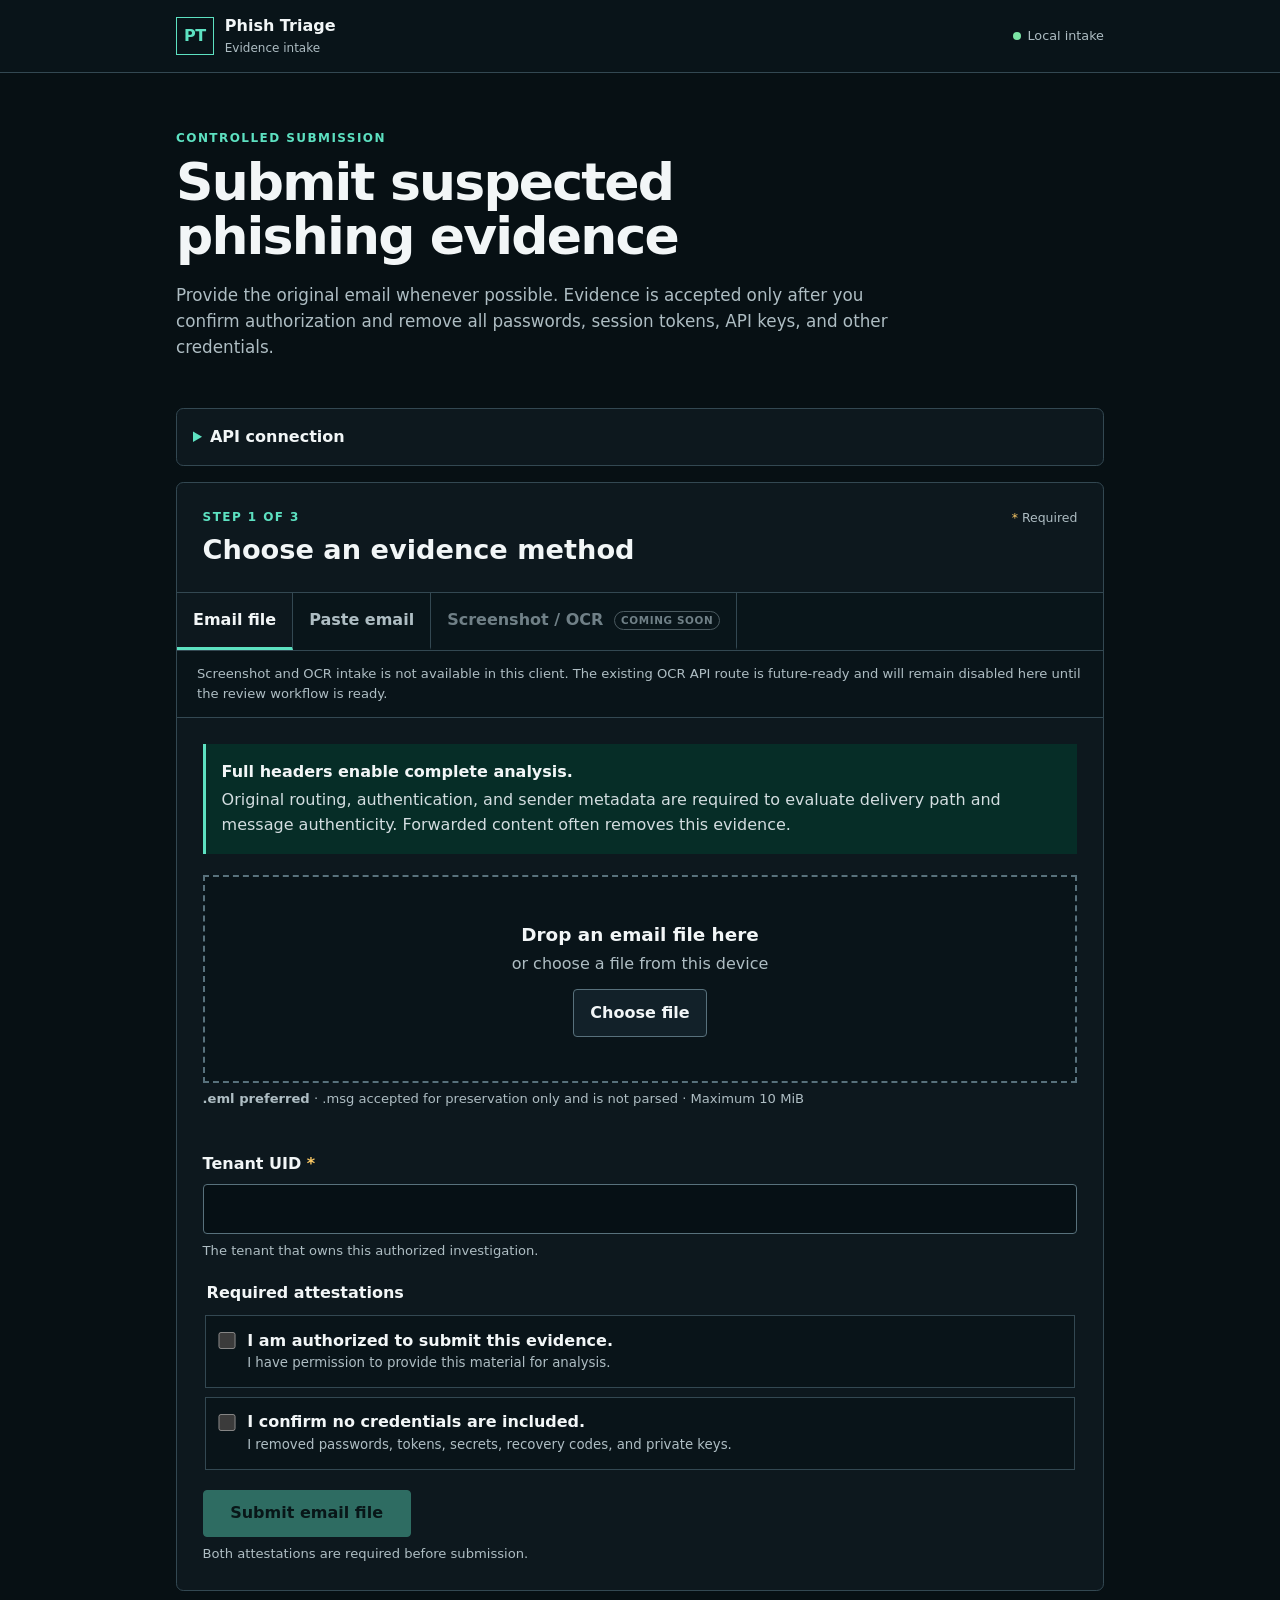
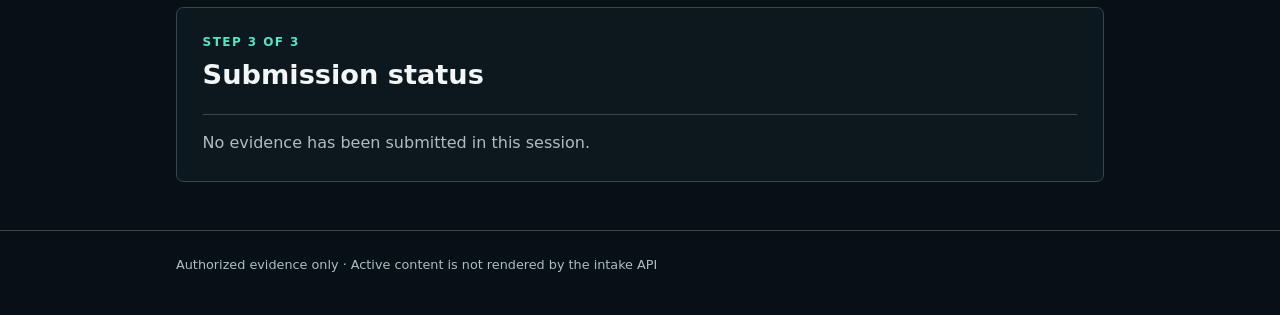
==== phish-triage-engine/frontend/index.html @ 31a6662d "add gated email evidence intake frontend" ====
<!doctype html>
<html lang="en">
<head>
  <meta charset="utf-8">
  <meta name="viewport" content="width=device-width, initial-scale=1">
  <meta name="color-scheme" content="dark">
  <meta name="description" content="Authorized phishing evidence intake for security operations.">
  <title>Phish Triage — Evidence Intake</title>
  <link rel="icon" href="favicon.svg" type="image/svg+xml">
  <link rel="stylesheet" href="css/style.css">
  <script src="js/main.js" defer></script>
</head>
<body>
  <a class="skip-link" href="#intake">Skip to evidence intake</a>
  <header class="site-header">
    <div class="shell header-inner">
      <a class="brand" href="#" aria-label="Phish Triage home">
        <span class="brand-mark" aria-hidden="true">PT</span>
        <span><strong>Phish Triage</strong><small>Evidence intake</small></span>
      </a>
      <span class="environment"><span aria-hidden="true"></span>Local intake</span>
    </div>
  </header>

  <main id="intake" class="shell">
    <section class="intro" aria-labelledby="page-title">
      <p class="eyebrow">Controlled submission</p>
      <h1 id="page-title">Submit suspected phishing evidence</h1>
      <p>Provide the original email whenever possible. Evidence is accepted only after you confirm authorization and remove all passwords, session tokens, API keys, and other credentials.</p>
    </section>

    <details class="api-settings">
      <summary>API connection</summary>
      <div class="settings-body">
        <label for="api-base">API base URL</label>
        <div class="inline-control">
          <input id="api-base" name="api_base" type="url" value="http://127.0.0.1:8000" inputmode="url" spellcheck="false" aria-describedby="api-help">
          <button id="save-api-base" class="button secondary" type="button">Use address</button>
        </div>
        <p id="api-help" class="help">Defaults to the local API on port 8000. The address is saved only in this browser.</p>
        <p id="api-status" class="field-status" role="status" aria-live="polite"></p>
      </div>
    </details>

    <section class="intake-card" aria-labelledby="method-title">
      <div class="section-heading">
        <div>
          <p class="step">Step 1 of 3</p>
          <h2 id="method-title">Choose an evidence method</h2>
        </div>
        <span class="required-note"><span aria-hidden="true">*</span> Required</span>
      </div>

      <div class="tabs" role="tablist" aria-label="Evidence method">
        <button id="tab-upload" class="tab" type="button" role="tab" aria-selected="true" aria-controls="panel-upload">Email file</button>
        <button id="tab-paste" class="tab" type="button" role="tab" aria-selected="false" aria-controls="panel-paste" tabindex="-1">Paste email</button>
        <button id="tab-screenshot" class="tab" type="button" role="tab" aria-selected="false" aria-controls="panel-screenshot" tabindex="-1" disabled aria-disabled="true">Screenshot / OCR <span>Coming soon</span></button>
      </div>
      <p class="future-note">Screenshot and OCR intake is not available in this client. The existing OCR API route is future-ready and will remain disabled here until the review workflow is ready.</p>

      <section id="panel-upload" class="tab-panel" role="tabpanel" aria-labelledby="tab-upload">
        <div class="guidance important">
          <strong>Full headers enable complete analysis.</strong>
          <p>Original routing, authentication, and sender metadata are required to evaluate delivery path and message authenticity. Forwarded content often removes this evidence.</p>
        </div>

        <form id="upload-form" class="intake-form" action="http://127.0.0.1:8000/v1/intake/email/upload" method="post" enctype="multipart/form-data">
          <label id="drop-zone" class="drop-zone" for="email-file">
            <span class="drop-title">Drop an email file here</span>
            <span class="drop-copy">or choose a file from this device</span>
            <span class="button secondary" aria-hidden="true">Choose file</span>
            <input id="email-file" name="file" type="file" accept=".eml,.msg,message/rfc822,application/vnd.ms-outlook" required aria-describedby="file-help file-feedback">
          </label>
          <p id="file-help" class="help"><strong>.eml preferred</strong> · .msg accepted for preservation only and is not parsed · Maximum 10 MiB</p>
          <p id="file-feedback" class="field-status" role="status" aria-live="polite"></p>

          <div class="shared-fields">
            <div class="field">
              <label for="upload-tenant">Tenant UID <span aria-hidden="true">*</span></label>
              <input id="upload-tenant" name="tenant_uid" type="text" maxlength="255" autocomplete="organization" required aria-describedby="upload-tenant-help">
              <p id="upload-tenant-help" class="help">The tenant that owns this authorized investigation.</p>
            </div>
            <fieldset class="attestations">
              <legend>Required attestations</legend>
              <label class="check-row"><input name="authorization_attested" type="checkbox" value="true" required><span><strong>I am authorized to submit this evidence.</strong><small>I have permission to provide this material for analysis.</small></span></label>
              <label class="check-row"><input name="no_credentials_acknowledged" type="checkbox" value="true" required><span><strong>I confirm no credentials are included.</strong><small>I removed passwords, tokens, secrets, recovery codes, and private keys.</small></span></label>
            </fieldset>
          </div>
          <button class="button primary submit-button" type="submit">Submit email file</button>
          <p class="gate-note">Both attestations are required before submission.</p>
        </form>
      </section>

      <section id="panel-paste" class="tab-panel" role="tabpanel" aria-labelledby="tab-paste" hidden>
        <div class="guidance warning">
          <strong>Copy/paste is a lower-fidelity fallback.</strong>
          <p>Formatting and transport metadata may be lost. Use full raw headers plus body when available; a forwarded body cannot support complete authentication or routing analysis.</p>
        </div>
        <form id="paste-form" class="intake-form" action="http://127.0.0.1:8000/v1/intake/email/paste" method="post">
          <noscript><p class="noscript-note">JavaScript is required for JSON paste submission. Email file upload remains available without JavaScript.</p></noscript>
          <div class="field">
            <label for="paste-tenant">Tenant UID <span aria-hidden="true">*</span></label>
            <input id="paste-tenant" name="tenant_uid" type="text" maxlength="255" autocomplete="organization" required>
          </div>
          <fieldset class="mode-choice">
            <legend>What are you pasting? <span aria-hidden="true">*</span></legend>
            <label><input type="radio" name="mode" value="headers_body" checked><span><strong>Full headers + body</strong><small>Best available paste fidelity</small></span></label>
            <label><input type="radio" name="mode" value="forwarded_body"><span><strong>Forwarded body only</strong><small>Low fidelity; conclusions will be limited</small></span></label>
          </fieldset>
          <div id="headers-field" class="field">
            <label for="raw-headers">Raw email headers <span aria-hidden="true">*</span></label>
            <textarea id="raw-headers" name="raw_headers" rows="9" required spellcheck="false" aria-describedby="headers-help"></textarea>
            <p id="headers-help" class="help">Include the complete, unedited header block. Full headers are needed for complete analysis.</p>
          </div>
          <div class="field">
            <label for="email-body">Email body <span aria-hidden="true">*</span></label>
            <textarea id="email-body" name="body" rows="12" required aria-describedby="body-help"></textarea>
            <p id="body-help" class="help">Do not include passwords, tokens, secrets, recovery codes, or private keys. Combined limit: 10 MiB.</p>
          </div>
          <fieldset class="attestations">
            <legend>Required attestations</legend>
            <label class="check-row"><input name="authorization_attested" type="checkbox" value="true" required><span><strong>I am authorized to submit this evidence.</strong><small>I have permission to provide this material for analysis.</small></span></label>
            <label class="check-row"><input name="no_credentials_acknowledged" type="checkbox" value="true" required><span><strong>I confirm no credentials are included.</strong><small>I removed passwords, tokens, secrets, recovery codes, and private keys.</small></span></label>
          </fieldset>
          <button class="button primary submit-button" type="submit">Submit pasted email</button>
          <p class="gate-note">Both attestations are required before submission.</p>
        </form>
      </section>

      <section id="panel-screenshot" class="tab-panel unavailable" role="tabpanel" aria-labelledby="tab-screenshot" hidden>
        <p class="status-label">Coming soon</p>
        <h3>Screenshot and OCR intake</h3>
        <p>The API already includes future-ready OCR and screenshot routes, with a 15 MiB screenshot limit. This client keeps them disabled until the review workflow is ready; no screenshot or OCR submission is available here.</p>
      </section>
    </section>

    <section class="result-card" aria-labelledby="result-title">
      <p class="step">Step 3 of 3</p>
      <h2 id="result-title">Submission status</h2>
      <div id="result" class="result-content" role="status" aria-live="polite" aria-atomic="true">
        <p>No evidence has been submitted in this session.</p>
      </div>
    </section>
  </main>

  <footer class="site-footer"><div class="shell">Authorized evidence only · Active content is not rendered by the intake API</div></footer>
</body>
</html>
---- phish-triage-engine/frontend/css/style.css ----
:root {
  color-scheme: dark;
  --bg: #071014;
  --surface: #0d181e;
  --surface-raised: #122129;
  --border: #334852;
  --border-strong: #58717c;
  --text: #f2f6f7;
  --muted: #aebdc3;
  --accent: #5de1c1;
  --accent-dark: #062d27;
  --warning: #ffcc66;
  --danger: #ff8585;
  --success: #7be5a5;
  --focus: #9be9ff;
  --radius: .45rem;
  --max: 58rem;
  font-family: Inter, ui-sans-serif, system-ui, -apple-system, BlinkMacSystemFont, "Segoe UI", sans-serif;
}

* { box-sizing: border-box; }
html { scroll-behavior: smooth; }
body { margin: 0; background: var(--bg); color: var(--text); line-height: 1.55; }
button, input, textarea { font: inherit; }
button, summary, label { -webkit-tap-highlight-color: transparent; }
.shell { width: min(100% - 2rem, var(--max)); margin-inline: auto; }
.skip-link { position: fixed; z-index: 20; top: .5rem; left: .5rem; padding: .65rem 1rem; background: var(--focus); color: #061014; transform: translateY(-150%); }
.skip-link:focus { transform: none; }

.site-header { border-bottom: 1px solid var(--border); background: #091419; }
.header-inner { min-height: 4.5rem; display: flex; align-items: center; justify-content: space-between; gap: 1rem; }
.brand { display: flex; align-items: center; gap: .7rem; color: var(--text); text-decoration: none; }
.brand-mark { display: grid; place-items: center; width: 2.35rem; height: 2.35rem; border: 1px solid var(--accent); color: var(--accent); font-weight: 800; letter-spacing: -.04em; }
.brand strong, .brand small { display: block; }
.brand small { color: var(--muted); font-size: .75rem; }
.environment { color: var(--muted); font-size: .8rem; white-space: nowrap; }
.environment span { display: inline-block; width: .5rem; height: .5rem; border-radius: 50%; background: var(--success); margin-right: .4rem; }

.intro { padding: 3.5rem 0 2rem; max-width: 46rem; }
.eyebrow, .step, .status-label { margin: 0 0 .45rem; color: var(--accent); text-transform: uppercase; letter-spacing: .12em; font-size: .75rem; font-weight: 800; }
h1, h2, h3, p { margin-top: 0; }
h1 { font-size: clamp(2rem, 6vw, 3.25rem); line-height: 1.05; letter-spacing: -.035em; margin-bottom: 1.1rem; }
h2 { font-size: clamp(1.3rem, 4vw, 1.7rem); line-height: 1.2; }
.intro > p:last-child { color: var(--muted); font-size: 1.05rem; }

.api-settings, .intake-card, .result-card { border: 1px solid var(--border); background: var(--surface); border-radius: var(--radius); }
.api-settings { margin-bottom: 1rem; }
.api-settings summary { cursor: pointer; padding: .95rem 1rem; font-weight: 700; }
.api-settings summary::marker { color: var(--accent); }
.settings-body { border-top: 1px solid var(--border); padding: 1rem; }
.settings-body > label, .field > label { display: block; margin-bottom: .4rem; font-weight: 700; }
.inline-control { display: flex; flex-direction: column; gap: .65rem; }

.intake-card { overflow: hidden; }
.section-heading { padding: 1.25rem; display: flex; align-items: start; justify-content: space-between; gap: 1rem; }
.section-heading h2 { margin-bottom: 0; }
.required-note { color: var(--muted); font-size: .78rem; white-space: nowrap; }
.required-note span, label > span[aria-hidden="true"] { color: var(--warning); }
.tabs { display: flex; overflow-x: auto; border-block: 1px solid var(--border); background: #09151a; }
.tab { min-width: max-content; padding: .9rem 1rem; border: 0; border-right: 1px solid var(--border); border-bottom: 3px solid transparent; background: transparent; color: var(--muted); cursor: pointer; font-weight: 750; }
.tab[aria-selected="true"] { color: var(--text); border-bottom-color: var(--accent); background: var(--surface); }
.tab:disabled { cursor: not-allowed; color: #708087; }
.tab span { margin-left: .35rem; padding: .15rem .35rem; border: 1px solid #4b5a60; border-radius: 999px; font-size: .65rem; text-transform: uppercase; letter-spacing: .06em; }
.tab-panel { padding: 1.25rem; }
.future-note, .noscript-note { margin: 0; padding: .8rem 1.25rem; color: var(--muted); background: #091419; border-bottom: 1px solid var(--border); font-size: .82rem; }
.noscript-note { border: 1px solid var(--warning); color: var(--text); margin-bottom: 1rem; }

.guidance { padding: 1rem; border-left: 3px solid var(--accent); background: var(--accent-dark); margin-bottom: 1.25rem; }
.guidance.warning { border-left-color: var(--warning); background: #2b240f; }
.guidance p { margin: .25rem 0 0; color: #d3dde0; }
.drop-zone { display: flex; min-height: 13rem; padding: 1.5rem; border: 2px dashed var(--border-strong); background: #091419; align-items: center; justify-content: center; flex-direction: column; text-align: center; cursor: pointer; transition: border-color .15s, background .15s; }
.drop-zone:hover, .drop-zone.is-dragging { border-color: var(--accent); background: var(--accent-dark); }
.drop-zone:focus-within { outline: 3px solid var(--focus); outline-offset: 3px; }
.drop-zone input { position: absolute; width: 1px; height: 1px; overflow: hidden; clip: rect(0 0 0 0); clip-path: inset(50%); white-space: nowrap; }
.drop-title { font-size: 1.15rem; font-weight: 800; }
.drop-copy { color: var(--muted); margin: .15rem 0 .8rem; }
.drop-zone.has-file { border-style: solid; border-color: var(--accent); }

.intake-form { margin-top: 1.3rem; }
.shared-fields, .field, .mode-choice, .attestations { margin-top: 1.25rem; }
.field input, .field textarea, .settings-body input { width: 100%; border: 1px solid var(--border-strong); border-radius: .25rem; padding: .75rem; background: #061015; color: var(--text); }
textarea { resize: vertical; min-height: 7rem; }
input:focus-visible, textarea:focus-visible, button:focus-visible, summary:focus-visible, label:focus-within { outline: 3px solid var(--focus); outline-offset: 2px; }
.help, .field-status, .gate-note { color: var(--muted); font-size: .82rem; margin: .4rem 0 0; }
.field-status { min-height: 1.25em; }
.field-status.error, .result-error { color: var(--danger); }
fieldset { border: 0; padding: 0; }
legend { font-weight: 800; margin-bottom: .55rem; }
.mode-choice { display: grid; gap: .55rem; }
.mode-choice label, .check-row { display: flex; align-items: flex-start; gap: .7rem; padding: .8rem; border: 1px solid var(--border); background: #091419; cursor: pointer; }
.mode-choice input, .check-row input { width: 1.1rem; height: 1.1rem; margin: .2rem 0 0; accent-color: var(--accent); flex: none; }
.mode-choice strong, .mode-choice small, .check-row strong, .check-row small { display: block; }
.mode-choice small, .check-row small { color: var(--muted); }
.attestations { display: grid; gap: .55rem; }
.button { display: inline-flex; align-items: center; justify-content: center; min-height: 2.8rem; padding: .65rem 1rem; border: 1px solid var(--border-strong); border-radius: .25rem; cursor: pointer; font-weight: 800; }
.button.primary { width: 100%; margin-top: 1.25rem; border-color: var(--accent); background: var(--accent); color: #031410; }
.button.primary:hover { background: #8aeed6; }
.button.secondary { background: var(--surface-raised); color: var(--text); }
.button:disabled { cursor: not-allowed; opacity: .42; }
.unavailable { color: var(--muted); padding-block: 2.5rem; }
.unavailable h3 { color: var(--text); }

.result-card { margin: 1rem 0 3rem; padding: 1.25rem; }
.result-content { border-top: 1px solid var(--border); padding-top: 1rem; color: var(--muted); }
.result-content p:last-child { margin-bottom: 0; }
.result-success { color: var(--success); font-weight: 800; }
.metadata { display: grid; grid-template-columns: minmax(7rem, .5fr) 1fr; gap: .55rem 1rem; margin: 1rem 0 0; }
.metadata dt { color: var(--muted); }
.metadata dd { margin: 0; color: var(--text); overflow-wrap: anywhere; }
.site-footer { border-top: 1px solid var(--border); padding: 1.5rem 0 2.5rem; color: var(--muted); font-size: .8rem; }

@media (min-width: 42rem) {
  .shell { width: min(100% - 3rem, var(--max)); }
  .inline-control { flex-direction: row; }
  .inline-control input { flex: 1; }
  .section-heading, .tab-panel, .result-card { padding: 1.6rem; }
  .mode-choice { grid-template-columns: 1fr 1fr; }
  .button.primary { width: auto; min-width: 13rem; }
}

@media (prefers-reduced-motion: reduce) {
  html { scroll-behavior: auto; }
  *, *::before, *::after { transition-duration: .01ms !important; }
}
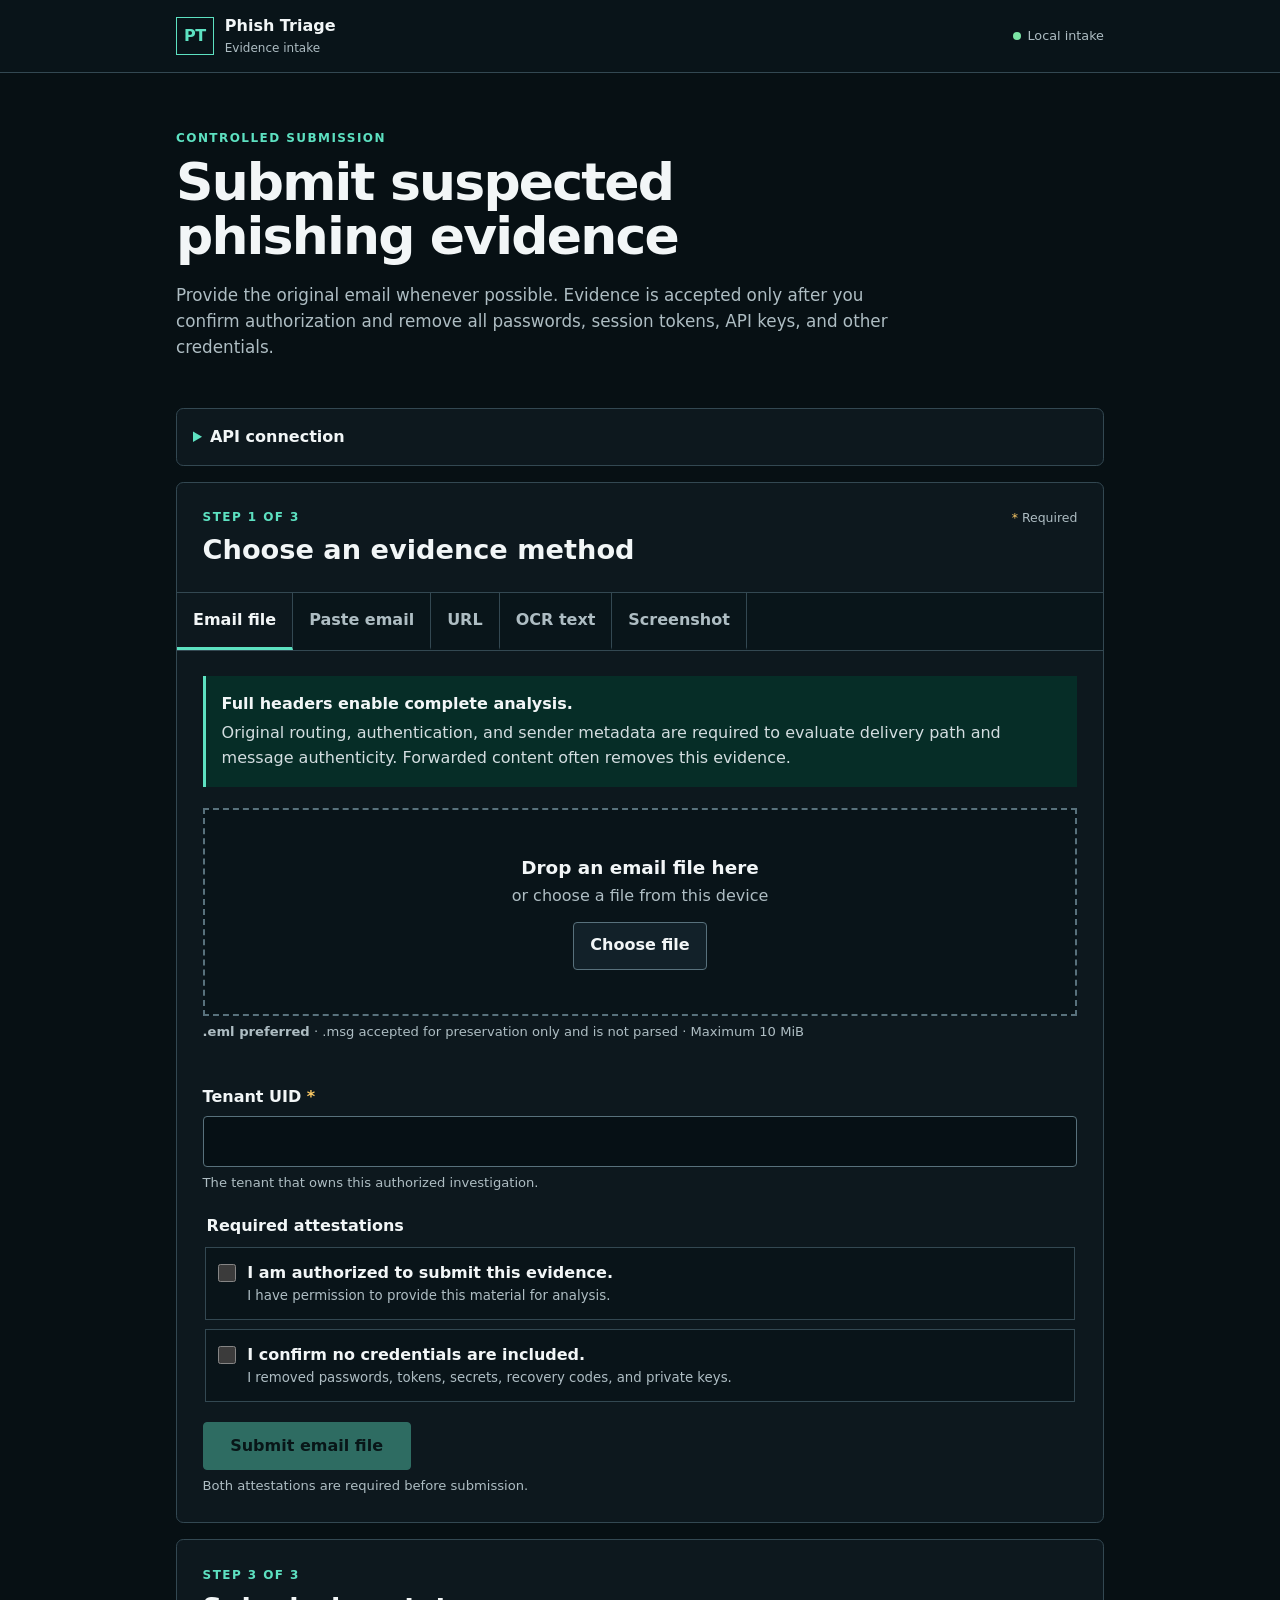
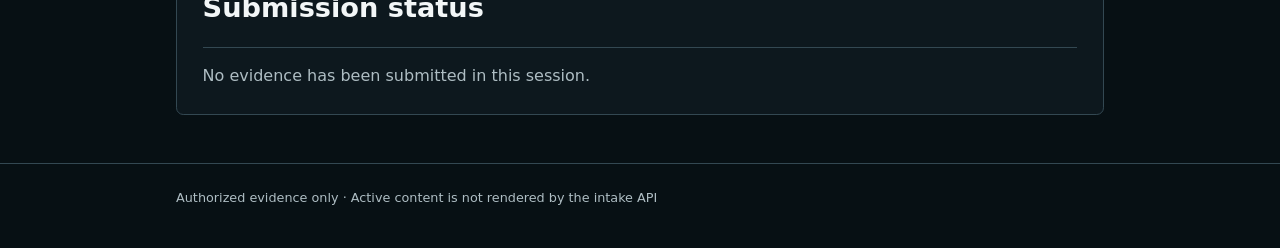
==== commit 87a34a97: "add local URL OCR and screenshot intake flows" ====
--- a/phish-triage-engine/frontend/index.html
+++ b/phish-triage-engine/frontend/index.html
@@ -54,9 +54,10 @@
       <div class="tabs" role="tablist" aria-label="Evidence method">
         <button id="tab-upload" class="tab" type="button" role="tab" aria-selected="true" aria-controls="panel-upload">Email file</button>
         <button id="tab-paste" class="tab" type="button" role="tab" aria-selected="false" aria-controls="panel-paste" tabindex="-1">Paste email</button>
-        <button id="tab-screenshot" class="tab" type="button" role="tab" aria-selected="false" aria-controls="panel-screenshot" tabindex="-1" disabled aria-disabled="true">Screenshot / OCR <span>Coming soon</span></button>
+        <button id="tab-url" class="tab" type="button" role="tab" aria-selected="false" aria-controls="panel-url" tabindex="-1">URL</button>
+        <button id="tab-ocr" class="tab" type="button" role="tab" aria-selected="false" aria-controls="panel-ocr" tabindex="-1">OCR text</button>
+        <button id="tab-screenshot" class="tab" type="button" role="tab" aria-selected="false" aria-controls="panel-screenshot" tabindex="-1">Screenshot</button>
       </div>
-      <p class="future-note">Screenshot and OCR intake is not available in this client. The existing OCR API route is future-ready and will remain disabled here until the review workflow is ready.</p>
 
       <section id="panel-upload" class="tab-panel" role="tabpanel" aria-labelledby="tab-upload">
         <div class="guidance important">
@@ -127,10 +128,36 @@
         </form>
       </section>
 
-      <section id="panel-screenshot" class="tab-panel unavailable" role="tabpanel" aria-labelledby="tab-screenshot" hidden>
-        <p class="status-label">Coming soon</p>
-        <h3>Screenshot and OCR intake</h3>
-        <p>The API already includes future-ready OCR and screenshot routes, with a 15 MiB screenshot limit. This client keeps them disabled until the review workflow is ready; no screenshot or OCR submission is available here.</p>
+      <section id="panel-url" class="tab-panel" role="tabpanel" aria-labelledby="tab-url" hidden>
+        <div class="guidance"><strong>URLs are stored, never fetched.</strong><p>Submit one absolute HTTP or HTTPS URL. Usernames and passwords in URLs are not allowed.</p></div>
+        <form id="url-form" class="intake-form" action="http://127.0.0.1:8000/v1/intake/url" method="post">
+          <div class="field"><label for="url-tenant">Tenant UID <span aria-hidden="true">*</span></label><input id="url-tenant" name="tenant_uid" type="text" maxlength="255" autocomplete="organization" required></div>
+          <div class="field"><label for="evidence-url">Evidence URL <span aria-hidden="true">*</span></label><input id="evidence-url" name="url" type="url" maxlength="4096" inputmode="url" spellcheck="false" placeholder="https://example.invalid/path" required aria-describedby="url-help"><p id="url-help" class="help">HTTP or HTTPS only · Maximum 4,096 characters · No credentials or user information</p></div>
+          <fieldset class="attestations"><legend>Required attestations</legend><label class="check-row"><input name="authorization_attested" type="checkbox" value="true" required><span><strong>I am authorized to submit this evidence.</strong><small>I have permission to provide this material for analysis.</small></span></label><label class="check-row"><input name="no_credentials_acknowledged" type="checkbox" value="true" required><span><strong>I confirm no credentials are included.</strong><small>I removed passwords, tokens, secrets, recovery codes, and private keys.</small></span></label></fieldset>
+          <button class="button primary submit-button" type="submit">Submit URL</button><p class="gate-note">Both attestations are required before submission.</p>
+        </form>
+      </section>
+
+      <section id="panel-ocr" class="tab-panel" role="tabpanel" aria-labelledby="tab-ocr" hidden>
+        <div class="guidance warning"><strong>OCR text is partial, unverified evidence.</strong><p>Transcription errors are possible. Review the text and remove all credentials before submission.</p></div>
+        <form id="ocr-form" class="intake-form" action="http://127.0.0.1:8000/v1/intake/ocr" method="post">
+          <div class="field"><label for="ocr-tenant">Tenant UID <span aria-hidden="true">*</span></label><input id="ocr-tenant" name="tenant_uid" type="text" maxlength="255" autocomplete="organization" required></div>
+          <div class="field"><label for="ocr-text">OCR text <span aria-hidden="true">*</span></label><textarea id="ocr-text" name="ocr_text" rows="12" maxlength="100000" required aria-describedby="ocr-help"></textarea><p id="ocr-help" class="help">Maximum 100,000 characters.</p></div>
+          <div class="optional-grid"><div class="field"><label for="ocr-platform">Platform <span class="optional">Optional</span></label><input id="ocr-platform" name="platform" type="text" maxlength="100"></div><div class="field"><label for="ocr-engine">OCR engine <span class="optional">Optional</span></label><input id="ocr-engine" name="engine" type="text" maxlength="100"></div><div class="field"><label for="ocr-confidence">Confidence <span class="optional">Optional</span></label><input id="ocr-confidence" name="confidence" type="number" min="0" max="1" step="any" inputmode="decimal" aria-describedby="confidence-help"><p id="confidence-help" class="help">A value from 0 to 1.</p></div></div>
+          <fieldset class="attestations"><legend>Required attestations</legend><label class="check-row"><input name="authorization_attested" type="checkbox" value="true" required><span><strong>I am authorized to submit this evidence.</strong><small>I have permission to provide this material for analysis.</small></span></label><label class="check-row"><input name="no_credentials_acknowledged" type="checkbox" value="true" required><span><strong>I confirm no credentials are included.</strong><small>I removed passwords, tokens, secrets, recovery codes, and private keys.</small></span></label></fieldset>
+          <button class="button primary submit-button" type="submit">Submit OCR text</button><p class="gate-note">Both attestations are required before submission.</p>
+        </form>
+      </section>
+
+      <section id="panel-screenshot" class="tab-panel" role="tabpanel" aria-labelledby="tab-screenshot" hidden>
+        <div class="guidance"><strong>Screenshots are stored as inert evidence.</strong><p>PNG, JPEG, WebP, and PDF files are accepted. Optional OCR text is stored as a derived artifact.</p></div>
+        <form id="screenshot-form" class="intake-form" action="http://127.0.0.1:8000/v1/intake/screenshot" method="post" enctype="multipart/form-data">
+          <div class="field"><label for="screenshot-tenant">Tenant UID <span aria-hidden="true">*</span></label><input id="screenshot-tenant" name="tenant_uid" type="text" maxlength="255" autocomplete="organization" required></div>
+          <div class="field"><label for="screenshot-file">Screenshot or PDF <span aria-hidden="true">*</span></label><input id="screenshot-file" name="file" type="file" accept=".png,.jpg,.jpeg,.webp,.pdf,image/png,image/jpeg,image/webp,application/pdf" required aria-describedby="screenshot-help screenshot-feedback"><p id="screenshot-help" class="help">PNG, JPEG, WebP, or PDF · Maximum 15 MiB</p><p id="screenshot-feedback" class="field-status" role="status" aria-live="polite"></p></div>
+          <div class="field"><label for="screenshot-ocr">OCR text <span class="optional">Optional</span></label><textarea id="screenshot-ocr" name="ocr_text" rows="8" maxlength="100000" aria-describedby="screenshot-ocr-help"></textarea><p id="screenshot-ocr-help" class="help">If provided, must contain text · Maximum 100,000 characters.</p></div>
+          <fieldset class="attestations"><legend>Required attestations</legend><label class="check-row"><input name="authorization_attested" type="checkbox" value="true" required><span><strong>I am authorized to submit this evidence.</strong><small>I have permission to provide this material for analysis.</small></span></label><label class="check-row"><input name="no_credentials_acknowledged" type="checkbox" value="true" required><span><strong>I confirm no credentials are included.</strong><small>I removed passwords, tokens, secrets, recovery codes, and private keys.</small></span></label></fieldset>
+          <button class="button primary submit-button" type="submit">Submit screenshot</button><p class="gate-note">Both attestations are required before submission.</p>
+        </form>
       </section>
     </section>
 
--- a/phish-triage-engine/frontend/css/style.css
+++ b/phish-triage-engine/frontend/css/style.css
@@ -79,6 +79,9 @@
 .intake-form { margin-top: 1.3rem; }
 .shared-fields, .field, .mode-choice, .attestations { margin-top: 1.25rem; }
 .field input, .field textarea, .settings-body input { width: 100%; border: 1px solid var(--border-strong); border-radius: .25rem; padding: .75rem; background: #061015; color: var(--text); }
+.field input[type="file"] { padding: .55rem; }
+.optional { color: var(--muted); font-size: .75rem; font-weight: 500; }
+.optional-grid { display: grid; gap: 0 1rem; }
 textarea { resize: vertical; min-height: 7rem; }
 input:focus-visible, textarea:focus-visible, button:focus-visible, summary:focus-visible, label:focus-within { outline: 3px solid var(--focus); outline-offset: 2px; }
 .help, .field-status, .gate-note { color: var(--muted); font-size: .82rem; margin: .4rem 0 0; }
@@ -115,6 +118,7 @@
   .inline-control input { flex: 1; }
   .section-heading, .tab-panel, .result-card { padding: 1.6rem; }
   .mode-choice { grid-template-columns: 1fr 1fr; }
+  .optional-grid { grid-template-columns: repeat(3, 1fr); }
   .button.primary { width: auto; min-width: 13rem; }
 }
 
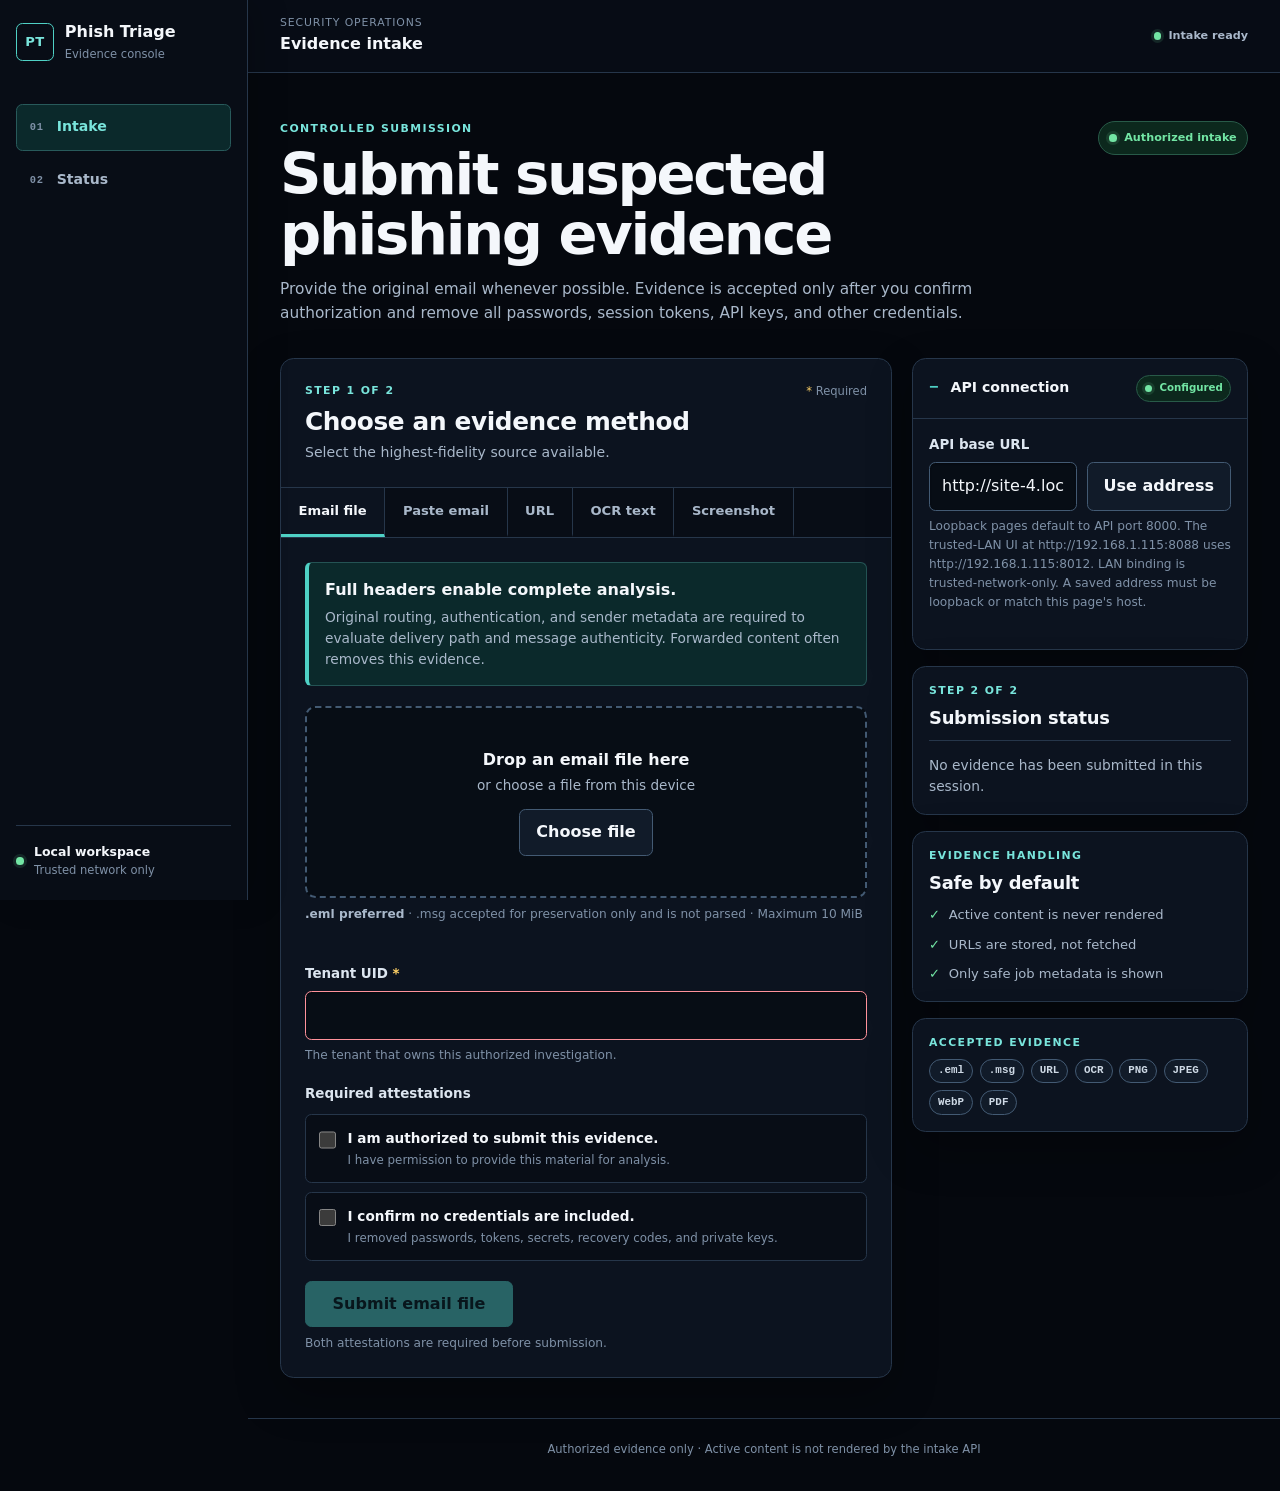
==== commit 8538e83a: "restyle phishing intake console" ====
--- a/phish-triage-engine/frontend/index.html
+++ b/phish-triage-engine/frontend/index.html
@@ -8,45 +8,46 @@
   <title>Phish Triage — Evidence Intake</title>
   <link rel="icon" href="favicon.svg" type="image/svg+xml">
   <link rel="stylesheet" href="css/style.css">
+  <script src="js/api-base.js" defer></script>
   <script src="js/main.js" defer></script>
 </head>
 <body>
   <a class="skip-link" href="#intake">Skip to evidence intake</a>
+  <div class="app-shell">
+  <aside class="app-sidebar" aria-label="Application">
+    <a class="brand" href="#" aria-label="Phish Triage home">
+      <span class="brand-mark" aria-hidden="true">PT</span>
+      <span><strong>Phish Triage</strong><small>Evidence console</small></span>
+    </a>
+    <nav class="sidebar-nav" aria-label="Workspace">
+      <a class="sidebar-link active" href="#intake" aria-current="page"><span aria-hidden="true">01</span>Intake</a>
+      <a class="sidebar-link" href="#result-title"><span aria-hidden="true">02</span>Status</a>
+    </nav>
+    <div class="sidebar-foot"><span class="status-dot" aria-hidden="true"></span><span><strong>Local workspace</strong><small>Trusted network only</small></span></div>
+  </aside>
+  <div class="app-body">
   <header class="site-header">
-    <div class="shell header-inner">
-      <a class="brand" href="#" aria-label="Phish Triage home">
-        <span class="brand-mark" aria-hidden="true">PT</span>
-        <span><strong>Phish Triage</strong><small>Evidence intake</small></span>
-      </a>
-      <span class="environment"><span aria-hidden="true"></span>Local intake</span>
+    <div class="header-inner">
+      <div class="mobile-brand" role="img" aria-label="Phish Triage"><span class="brand-mark">PT</span><strong>Phish Triage</strong></div>
+      <div class="command-title"><span>Security operations</span><strong>Evidence intake</strong></div>
+      <span class="environment"><span aria-hidden="true"></span>Intake ready</span>
     </div>
   </header>
 
-  <main id="intake" class="shell">
+  <main id="intake" class="main-content">
     <section class="intro" aria-labelledby="page-title">
-      <p class="eyebrow">Controlled submission</p>
-      <h1 id="page-title">Submit suspected phishing evidence</h1>
-      <p>Provide the original email whenever possible. Evidence is accepted only after you confirm authorization and remove all passwords, session tokens, API keys, and other credentials.</p>
+      <div><p class="eyebrow">Controlled submission</p><h1 id="page-title">Submit suspected phishing evidence</h1><p>Provide the original email whenever possible. Evidence is accepted only after you confirm authorization and remove all passwords, session tokens, API keys, and other credentials.</p></div>
+      <span class="page-badge"><span aria-hidden="true"></span>Authorized intake</span>
     </section>
 
-    <details class="api-settings">
-      <summary>API connection</summary>
-      <div class="settings-body">
-        <label for="api-base">API base URL</label>
-        <div class="inline-control">
-          <input id="api-base" name="api_base" type="url" value="http://127.0.0.1:8000" inputmode="url" spellcheck="false" aria-describedby="api-help">
-          <button id="save-api-base" class="button secondary" type="button">Use address</button>
-        </div>
-        <p id="api-help" class="help">Defaults to the local API on port 8000. The address is saved only in this browser.</p>
-        <p id="api-status" class="field-status" role="status" aria-live="polite"></p>
-      </div>
-    </details>
-
+    <div class="workspace-grid">
+    <div class="intake-column">
     <section class="intake-card" aria-labelledby="method-title">
       <div class="section-heading">
         <div>
-          <p class="step">Step 1 of 3</p>
+          <p class="step">Step 1 of 2</p>
           <h2 id="method-title">Choose an evidence method</h2>
+          <p class="section-copy">Select the highest-fidelity source available.</p>
         </div>
         <span class="required-note"><span aria-hidden="true">*</span> Required</span>
       </div>
@@ -160,16 +161,36 @@
         </form>
       </section>
     </section>
+    </div>
 
-    <section class="result-card" aria-labelledby="result-title">
-      <p class="step">Step 3 of 3</p>
+    <aside class="context-rail" aria-label="Intake context">
+      <details class="api-settings" open>
+        <summary><span>API connection</span><span class="connection-badge"><span aria-hidden="true"></span>Configured</span></summary>
+        <div class="settings-body">
+          <label for="api-base">API base URL</label>
+          <div class="inline-control">
+            <input id="api-base" name="api_base" type="url" value="http://127.0.0.1:8000" inputmode="url" spellcheck="false" aria-describedby="api-help">
+            <button id="save-api-base" class="button secondary" type="button">Use address</button>
+          </div>
+          <p id="api-help" class="help">Loopback pages default to API port 8000. The trusted-LAN UI at http://192.168.1.115:8088 uses http://192.168.1.115:8012. LAN binding is trusted-network-only. A saved address must be loopback or match this page's host.</p>
+          <p id="api-status" class="field-status" role="status" aria-live="polite"></p>
+        </div>
+      </details>
+      <section class="result-card" aria-labelledby="result-title">
+      <p class="step">Step 2 of 2</p>
       <h2 id="result-title">Submission status</h2>
       <div id="result" class="result-content" role="status" aria-live="polite" aria-atomic="true">
         <p>No evidence has been submitted in this session.</p>
       </div>
-    </section>
+      </section>
+      <section class="context-card" aria-labelledby="handling-title"><p class="status-label">Evidence handling</p><h2 id="handling-title">Safe by default</h2><ul class="status-list"><li><span aria-hidden="true">✓</span>Active content is never rendered</li><li><span aria-hidden="true">✓</span>URLs are stored, not fetched</li><li><span aria-hidden="true">✓</span>Only safe job metadata is shown</li></ul></section>
+      <section class="context-card"><p class="status-label">Accepted evidence</p><div class="badge-list"><span>.eml</span><span>.msg</span><span>URL</span><span>OCR</span><span>PNG</span><span>JPEG</span><span>WebP</span><span>PDF</span></div></section>
+    </aside>
+    </div>
   </main>
 
-  <footer class="site-footer"><div class="shell">Authorized evidence only · Active content is not rendered by the intake API</div></footer>
+  <footer class="site-footer">Authorized evidence only · Active content is not rendered by the intake API</footer>
+  </div>
+  </div>
 </body>
 </html>
--- a/phish-triage-engine/frontend/css/style.css
+++ b/phish-triage-engine/frontend/css/style.css
@@ -1,128 +1,260 @@
 :root {
   color-scheme: dark;
-  --bg: #071014;
-  --surface: #0d181e;
-  --surface-raised: #122129;
-  --border: #334852;
-  --border-strong: #58717c;
-  --text: #f2f6f7;
-  --muted: #aebdc3;
-  --accent: #5de1c1;
-  --accent-dark: #062d27;
-  --warning: #ffcc66;
-  --danger: #ff8585;
-  --success: #7be5a5;
-  --focus: #9be9ff;
-  --radius: .45rem;
-  --max: 58rem;
+  --canvas: #05080e;
+  --sidebar: #080d16;
+  --surface: #0c131f;
+  --surface-2: #111b29;
+  --surface-3: #162233;
+  --line: #26364a;
+  --line-strong: #435a73;
+  --text: #f4f7fb;
+  --muted: #a9b8ca;
+  --subtle: #7f91a7;
+  --accent: #4fd1c5;
+  --accent-strong: #79e5dc;
+  --accent-ink: #031b1a;
+  --accent-wash: #0b292b;
+  --success: #72e5a4;
+  --success-wash: #0c281d;
+  --warning: #ffd166;
+  --warning-wash: #2b220d;
+  --danger: #ff929b;
+  --focus: #89dcff;
+  --radius-sm: .4rem;
+  --radius: .65rem;
+  --radius-lg: .85rem;
+  --shadow: 0 18px 45px rgb(0 0 0 / 28%);
+  --sidebar-width: 15.5rem;
+  --content-width: 90rem;
   font-family: Inter, ui-sans-serif, system-ui, -apple-system, BlinkMacSystemFont, "Segoe UI", sans-serif;
 }
 
 * { box-sizing: border-box; }
-html { scroll-behavior: smooth; }
-body { margin: 0; background: var(--bg); color: var(--text); line-height: 1.55; }
-button, input, textarea { font: inherit; }
+html { min-width: 0; scroll-behavior: smooth; }
+body { min-width: 0; margin: 0; background: var(--canvas); color: var(--text); line-height: 1.55; }
+button, input, textarea { max-width: 100%; font: inherit; }
 button, summary, label { -webkit-tap-highlight-color: transparent; }
-.shell { width: min(100% - 2rem, var(--max)); margin-inline: auto; }
-.skip-link { position: fixed; z-index: 20; top: .5rem; left: .5rem; padding: .65rem 1rem; background: var(--focus); color: #061014; transform: translateY(-150%); }
+a { color: inherit; }
+[hidden] { display: none !important; }
+
+.skip-link {
+  position: fixed; z-index: 100; top: .75rem; left: .75rem; padding: .7rem 1rem;
+  border-radius: var(--radius-sm); background: var(--focus); color: #031018; font-weight: 800;
+  text-decoration: none; transform: translateY(-160%);
+}
 .skip-link:focus { transform: none; }
 
-.site-header { border-bottom: 1px solid var(--border); background: #091419; }
-.header-inner { min-height: 4.5rem; display: flex; align-items: center; justify-content: space-between; gap: 1rem; }
-.brand { display: flex; align-items: center; gap: .7rem; color: var(--text); text-decoration: none; }
-.brand-mark { display: grid; place-items: center; width: 2.35rem; height: 2.35rem; border: 1px solid var(--accent); color: var(--accent); font-weight: 800; letter-spacing: -.04em; }
-.brand strong, .brand small { display: block; }
-.brand small { color: var(--muted); font-size: .75rem; }
-.environment { color: var(--muted); font-size: .8rem; white-space: nowrap; }
-.environment span { display: inline-block; width: .5rem; height: .5rem; border-radius: 50%; background: var(--success); margin-right: .4rem; }
-
-.intro { padding: 3.5rem 0 2rem; max-width: 46rem; }
-.eyebrow, .step, .status-label { margin: 0 0 .45rem; color: var(--accent); text-transform: uppercase; letter-spacing: .12em; font-size: .75rem; font-weight: 800; }
+.app-shell, .app-body { min-width: 0; }
+.app-shell { min-height: 100vh; }
+.app-sidebar {
+  display: none; background: var(--sidebar); border-right: 1px solid var(--line);
+}
+.brand, .mobile-brand { display: flex; align-items: center; gap: .7rem; }
+.brand { color: var(--text); text-decoration: none; }
+.brand > span:last-child, .sidebar-foot > span:last-child { min-width: 0; }
+.brand strong, .brand small, .sidebar-foot strong, .sidebar-foot small { display: block; }
+.brand small, .sidebar-foot small { margin-top: .08rem; color: var(--subtle); font-size: .72rem; }
+.brand-mark {
+  display: grid; width: 2.35rem; height: 2.35rem; flex: 0 0 auto; place-items: center;
+  border: 1px solid var(--accent); border-radius: var(--radius-sm); color: var(--accent-strong);
+  font-size: .82rem; font-weight: 900; letter-spacing: .03em;
+}
+.sidebar-nav { display: grid; gap: .35rem; margin-top: 2.5rem; }
+.sidebar-link {
+  display: flex; align-items: center; gap: .8rem; padding: .72rem .8rem; border: 1px solid transparent;
+  border-radius: var(--radius-sm); color: var(--muted); font-size: .88rem; font-weight: 700; text-decoration: none;
+}
+.sidebar-link > span { color: var(--subtle); font: 700 .65rem/1 ui-monospace, SFMono-Regular, Consolas, monospace; letter-spacing: .08em; }
+.sidebar-link:hover { background: var(--surface); color: var(--text); }
+.sidebar-link.active { border-color: #285a5b; background: var(--accent-wash); color: var(--accent-strong); }
+.sidebar-foot { display: flex; align-items: center; gap: .65rem; padding-top: 1rem; border-top: 1px solid var(--line); font-size: .78rem; }
+.status-dot, .environment > span, .page-badge > span, .connection-badge > span {
+  display: inline-block; width: .48rem; height: .48rem; flex: 0 0 auto; border-radius: 50%; background: var(--success);
+  box-shadow: 0 0 0 3px rgb(114 229 164 / 12%);
+}
+
+.site-header { position: sticky; z-index: 20; top: 0; border-bottom: 1px solid var(--line); background: rgb(8 13 22 / 96%); }
+.header-inner { display: flex; min-height: 4rem; align-items: center; justify-content: space-between; gap: .75rem; padding: .65rem 1rem; }
+.mobile-brand strong { font-size: .88rem; }
+.mobile-brand .brand-mark { width: 2rem; height: 2rem; font-size: .7rem; }
+.command-title { display: none; }
+.command-title span, .command-title strong { display: block; }
+.command-title span { color: var(--subtle); font-size: .68rem; letter-spacing: .08em; text-transform: uppercase; }
+.environment, .page-badge, .connection-badge {
+  display: inline-flex; align-items: center; gap: .45rem; color: var(--muted); font-size: .7rem; font-weight: 750; white-space: nowrap;
+}
+
+.main-content { width: min(100%, var(--content-width)); margin-inline: auto; padding: 0 1rem 2.5rem; }
+.intro { display: flex; flex-direction: column; gap: 1rem; padding: 2rem 0 1.5rem; }
+.intro > div { max-width: 48rem; }
+.intro > div > p:last-child, .section-copy { color: var(--muted); }
+.intro > div > p:last-child { margin-bottom: 0; font-size: .96rem; }
+.eyebrow, .step, .status-label {
+  margin: 0 0 .45rem; color: var(--accent-strong); font-size: .68rem; font-weight: 850;
+  letter-spacing: .13em; text-transform: uppercase;
+}
 h1, h2, h3, p { margin-top: 0; }
-h1 { font-size: clamp(2rem, 6vw, 3.25rem); line-height: 1.05; letter-spacing: -.035em; margin-bottom: 1.1rem; }
-h2 { font-size: clamp(1.3rem, 4vw, 1.7rem); line-height: 1.2; }
-.intro > p:last-child { color: var(--muted); font-size: 1.05rem; }
-
-.api-settings, .intake-card, .result-card { border: 1px solid var(--border); background: var(--surface); border-radius: var(--radius); }
-.api-settings { margin-bottom: 1rem; }
-.api-settings summary { cursor: pointer; padding: .95rem 1rem; font-weight: 700; }
-.api-settings summary::marker { color: var(--accent); }
-.settings-body { border-top: 1px solid var(--border); padding: 1rem; }
-.settings-body > label, .field > label { display: block; margin-bottom: .4rem; font-weight: 700; }
-.inline-control { display: flex; flex-direction: column; gap: .65rem; }
-
+h1 { max-width: 42rem; margin-bottom: .85rem; font-size: clamp(2rem, 9vw, 3.6rem); line-height: 1.04; letter-spacing: -.04em; }
+h2 { margin-bottom: .6rem; font-size: clamp(1.2rem, 5vw, 1.55rem); line-height: 1.2; letter-spacing: -.015em; }
+.page-badge { align-self: flex-start; padding: .45rem .65rem; border: 1px solid #285a48; border-radius: 999px; background: var(--success-wash); color: var(--success); }
+
+.workspace-grid, .intake-column, .context-rail { min-width: 0; }
+.workspace-grid { display: grid; gap: 1rem; }
+.context-rail { display: grid; align-content: start; gap: 1rem; }
+.intake-card, .api-settings, .result-card, .context-card {
+  min-width: 0; border: 1px solid var(--line); border-radius: var(--radius-lg); background: var(--surface); box-shadow: var(--shadow);
+}
 .intake-card { overflow: hidden; }
-.section-heading { padding: 1.25rem; display: flex; align-items: start; justify-content: space-between; gap: 1rem; }
-.section-heading h2 { margin-bottom: 0; }
-.required-note { color: var(--muted); font-size: .78rem; white-space: nowrap; }
-.required-note span, label > span[aria-hidden="true"] { color: var(--warning); }
-.tabs { display: flex; overflow-x: auto; border-block: 1px solid var(--border); background: #09151a; }
-.tab { min-width: max-content; padding: .9rem 1rem; border: 0; border-right: 1px solid var(--border); border-bottom: 3px solid transparent; background: transparent; color: var(--muted); cursor: pointer; font-weight: 750; }
-.tab[aria-selected="true"] { color: var(--text); border-bottom-color: var(--accent); background: var(--surface); }
-.tab:disabled { cursor: not-allowed; color: #708087; }
-.tab span { margin-left: .35rem; padding: .15rem .35rem; border: 1px solid #4b5a60; border-radius: 999px; font-size: .65rem; text-transform: uppercase; letter-spacing: .06em; }
-.tab-panel { padding: 1.25rem; }
-.future-note, .noscript-note { margin: 0; padding: .8rem 1.25rem; color: var(--muted); background: #091419; border-bottom: 1px solid var(--border); font-size: .82rem; }
-.noscript-note { border: 1px solid var(--warning); color: var(--text); margin-bottom: 1rem; }
-
-.guidance { padding: 1rem; border-left: 3px solid var(--accent); background: var(--accent-dark); margin-bottom: 1.25rem; }
-.guidance.warning { border-left-color: var(--warning); background: #2b240f; }
-.guidance p { margin: .25rem 0 0; color: #d3dde0; }
-.drop-zone { display: flex; min-height: 13rem; padding: 1.5rem; border: 2px dashed var(--border-strong); background: #091419; align-items: center; justify-content: center; flex-direction: column; text-align: center; cursor: pointer; transition: border-color .15s, background .15s; }
-.drop-zone:hover, .drop-zone.is-dragging { border-color: var(--accent); background: var(--accent-dark); }
-.drop-zone:focus-within { outline: 3px solid var(--focus); outline-offset: 3px; }
-.drop-zone input { position: absolute; width: 1px; height: 1px; overflow: hidden; clip: rect(0 0 0 0); clip-path: inset(50%); white-space: nowrap; }
-.drop-title { font-size: 1.15rem; font-weight: 800; }
-.drop-copy { color: var(--muted); margin: .15rem 0 .8rem; }
-.drop-zone.has-file { border-style: solid; border-color: var(--accent); }
-
-.intake-form { margin-top: 1.3rem; }
-.shared-fields, .field, .mode-choice, .attestations { margin-top: 1.25rem; }
-.field input, .field textarea, .settings-body input { width: 100%; border: 1px solid var(--border-strong); border-radius: .25rem; padding: .75rem; background: #061015; color: var(--text); }
-.field input[type="file"] { padding: .55rem; }
-.optional { color: var(--muted); font-size: .75rem; font-weight: 500; }
+.section-heading { display: flex; align-items: flex-start; justify-content: space-between; gap: 1rem; padding: 1.2rem; }
+.section-heading h2 { margin-bottom: .3rem; }
+.section-copy { margin-bottom: 0; font-size: .88rem; }
+.required-note { flex: 0 0 auto; color: var(--subtle); font-size: .72rem; white-space: nowrap; }
+.required-note span, label > span[aria-hidden="true"], legend > span[aria-hidden="true"] { color: var(--warning); }
+
+.tabs {
+  display: flex; max-width: 100%; overflow-x: auto; overscroll-behavior-inline: contain; scrollbar-color: var(--line-strong) var(--surface-2);
+  border-block: 1px solid var(--line); background: var(--sidebar);
+}
+.tab {
+  min-width: max-content; padding: .8rem .9rem; border: 0; border-right: 1px solid var(--line); border-bottom: 3px solid transparent;
+  background: transparent; color: var(--muted); cursor: pointer; font-size: .82rem; font-weight: 800;
+}
+.tab:hover { background: var(--surface-2); color: var(--text); }
+.tab[aria-selected="true"] { border-bottom-color: var(--accent); background: var(--surface); color: var(--text); }
+.tab:disabled { cursor: not-allowed; opacity: .5; }
+.tab-panel { min-width: 0; padding: 1.2rem; }
+
+.guidance { margin-bottom: 1.25rem; padding: .9rem 1rem; border: 1px solid #245354; border-left: 3px solid var(--accent); border-radius: var(--radius-sm); background: var(--accent-wash); }
+.guidance.important { border-left-width: 4px; }
+.guidance.warning { border-color: #655523; border-left-color: var(--warning); background: var(--warning-wash); }
+.guidance p { margin: .25rem 0 0; color: var(--muted); font-size: .86rem; }
+.noscript-note { padding: .8rem; border: 1px solid var(--warning); color: var(--text); }
+
+.intake-form { min-width: 0; margin-top: 1.2rem; }
+.field, .mode-choice, .attestations, .shared-fields { margin-top: 1.2rem; }
+.field > label, .settings-body > label { display: block; margin-bottom: .4rem; color: #dce5ef; font-size: .84rem; font-weight: 750; }
+.field input, .field textarea, .settings-body input {
+  width: 100%; min-height: 2.8rem; border: 1px solid var(--line-strong); border-radius: var(--radius-sm); padding: .68rem .75rem;
+  background: #070d15; color: var(--text); caret-color: var(--accent); box-shadow: inset 0 1px 2px rgb(0 0 0 / 35%);
+}
+.field input::placeholder, textarea::placeholder { color: #718297; }
+.field input:hover, .field textarea:hover, .settings-body input:hover { border-color: #607a96; }
+.field input[type="file"] { height: auto; padding: .55rem; }
+textarea { min-height: 7rem; resize: vertical; }
+.optional { margin-left: .3rem; color: var(--subtle); font-size: .68rem; font-weight: 500; }
 .optional-grid { display: grid; gap: 0 1rem; }
-textarea { resize: vertical; min-height: 7rem; }
-input:focus-visible, textarea:focus-visible, button:focus-visible, summary:focus-visible, label:focus-within { outline: 3px solid var(--focus); outline-offset: 2px; }
-.help, .field-status, .gate-note { color: var(--muted); font-size: .82rem; margin: .4rem 0 0; }
-.field-status { min-height: 1.25em; }
+.help, .field-status, .gate-note { margin: .42rem 0 0; color: var(--subtle); font-size: .76rem; overflow-wrap: anywhere; }
+.help strong { color: var(--muted); }
+.field-status { min-height: 1.2em; }
 .field-status.error, .result-error { color: var(--danger); }
-fieldset { border: 0; padding: 0; }
-legend { font-weight: 800; margin-bottom: .55rem; }
-.mode-choice { display: grid; gap: .55rem; }
-.mode-choice label, .check-row { display: flex; align-items: flex-start; gap: .7rem; padding: .8rem; border: 1px solid var(--border); background: #091419; cursor: pointer; }
-.mode-choice input, .check-row input { width: 1.1rem; height: 1.1rem; margin: .2rem 0 0; accent-color: var(--accent); flex: none; }
+
+.drop-zone {
+  display: flex; min-height: 12rem; align-items: center; justify-content: center; flex-direction: column; padding: 1.5rem;
+  border: 2px dashed var(--line-strong); border-radius: var(--radius); background: #070d15; text-align: center; cursor: pointer;
+  transition: border-color .16s ease, background-color .16s ease;
+}
+.drop-zone:hover, .drop-zone.is-dragging { border-color: var(--accent); background: var(--accent-wash); }
+.drop-zone.has-file { border-style: solid; border-color: var(--success); background: var(--success-wash); }
+.drop-zone input { position: absolute; width: 1px; height: 1px; overflow: hidden; clip-path: inset(50%); white-space: nowrap; }
+.drop-title { font-weight: 850; }
+.drop-copy { margin: .18rem 0 .8rem; color: var(--muted); font-size: .85rem; }
+
+fieldset { min-width: 0; margin-inline: 0; padding: 0; border: 0; }
+legend { margin-bottom: .55rem; padding: 0; color: #dce5ef; font-size: .84rem; font-weight: 800; }
+.mode-choice, .attestations { display: grid; gap: .55rem; }
+.mode-choice label, .check-row {
+  display: flex; min-width: 0; align-items: flex-start; gap: .7rem; padding: .8rem; border: 1px solid var(--line);
+  border-radius: var(--radius-sm); background: var(--sidebar); cursor: pointer;
+}
+.mode-choice label:hover, .check-row:hover { border-color: var(--line-strong); background: var(--surface-2); }
+.mode-choice input, .check-row input { width: 1.1rem; height: 1.1rem; flex: 0 0 auto; margin: .2rem 0 0; accent-color: var(--accent); }
 .mode-choice strong, .mode-choice small, .check-row strong, .check-row small { display: block; }
-.mode-choice small, .check-row small { color: var(--muted); }
-.attestations { display: grid; gap: .55rem; }
-.button { display: inline-flex; align-items: center; justify-content: center; min-height: 2.8rem; padding: .65rem 1rem; border: 1px solid var(--border-strong); border-radius: .25rem; cursor: pointer; font-weight: 800; }
-.button.primary { width: 100%; margin-top: 1.25rem; border-color: var(--accent); background: var(--accent); color: #031410; }
-.button.primary:hover { background: #8aeed6; }
-.button.secondary { background: var(--surface-raised); color: var(--text); }
+.mode-choice strong, .check-row strong { font-size: .85rem; }
+.mode-choice small, .check-row small { margin-top: .12rem; color: var(--subtle); font-size: .74rem; }
+
+.button {
+  display: inline-flex; min-height: 2.75rem; align-items: center; justify-content: center; padding: .62rem 1rem;
+  border: 1px solid var(--line-strong); border-radius: var(--radius-sm); background: var(--surface-2); color: var(--text);
+  cursor: pointer; font-weight: 800; text-decoration: none;
+}
+.button:hover { border-color: #718aa4; background: var(--surface-3); }
+.button.primary { width: 100%; margin-top: 1.25rem; border-color: var(--accent); background: var(--accent); color: var(--accent-ink); }
+.button.primary:hover { border-color: var(--accent-strong); background: var(--accent-strong); }
+.button.secondary { background: var(--surface-2); color: var(--text); }
 .button:disabled { cursor: not-allowed; opacity: .42; }
-.unavailable { color: var(--muted); padding-block: 2.5rem; }
+.gate-note { text-align: center; }
+
+.api-settings { overflow: hidden; }
+.api-settings summary { display: flex; align-items: center; justify-content: space-between; gap: .75rem; padding: 1rem; cursor: pointer; font-size: .88rem; font-weight: 800; list-style: none; }
+.api-settings summary::-webkit-details-marker { display: none; }
+.api-settings summary::before { content: "+"; color: var(--accent); font: 800 1rem/1 ui-monospace, monospace; }
+.api-settings[open] summary::before { content: "−"; }
+.api-settings summary > span:first-child { margin-right: auto; }
+.connection-badge { padding: .28rem .45rem; border: 1px solid #285a48; border-radius: 999px; background: var(--success-wash); color: var(--success); font-size: .64rem; }
+.settings-body { padding: 1rem; border-top: 1px solid var(--line); }
+.inline-control { display: flex; min-width: 0; flex-direction: column; gap: .6rem; }
+
+.result-card, .context-card { padding: 1rem; }
+.result-card h2, .context-card h2 { margin-bottom: .75rem; font-size: 1.12rem; }
+.result-content { padding-top: .85rem; border-top: 1px solid var(--line); color: var(--muted); font-size: .86rem; }
+.result-content p:last-child { margin-bottom: 0; }
+.result-success, .result-error { margin-bottom: .35rem; font-weight: 850; }
+.result-success { color: var(--success); }
+.metadata { display: grid; grid-template-columns: minmax(5.5rem, .55fr) minmax(0, 1fr); gap: .48rem .75rem; margin: .9rem 0 0; }
+.metadata dt { color: var(--subtle); }
+.metadata dd { min-width: 0; margin: 0; color: var(--text); overflow-wrap: anywhere; }
+.status-list { display: grid; gap: .58rem; margin: 0; padding: 0; list-style: none; color: var(--muted); font-size: .82rem; }
+.status-list li { display: flex; gap: .55rem; }
+.status-list li > span { color: var(--success); font-weight: 900; }
+.badge-list { display: flex; flex-wrap: wrap; gap: .42rem; }
+.badge-list span { padding: .3rem .5rem; border: 1px solid var(--line-strong); border-radius: 999px; background: var(--surface-2); color: #ced9e5; font: 750 .68rem/1.2 ui-monospace, SFMono-Regular, Consolas, monospace; }
+
+.site-footer { padding: 1.4rem 1rem 2rem; border-top: 1px solid var(--line); color: var(--subtle); font-size: .72rem; text-align: center; }
+.unavailable { padding-block: 2rem; color: var(--muted); }
 .unavailable h3 { color: var(--text); }
 
-.result-card { margin: 1rem 0 3rem; padding: 1.25rem; }
-.result-content { border-top: 1px solid var(--border); padding-top: 1rem; color: var(--muted); }
-.result-content p:last-child { margin-bottom: 0; }
-.result-success { color: var(--success); font-weight: 800; }
-.metadata { display: grid; grid-template-columns: minmax(7rem, .5fr) 1fr; gap: .55rem 1rem; margin: 1rem 0 0; }
-.metadata dt { color: var(--muted); }
-.metadata dd { margin: 0; color: var(--text); overflow-wrap: anywhere; }
-.site-footer { border-top: 1px solid var(--border); padding: 1.5rem 0 2.5rem; color: var(--muted); font-size: .8rem; }
+input:focus-visible, textarea:focus-visible, button:focus-visible, summary:focus-visible, a:focus-visible, .drop-zone:focus-within {
+  outline: 3px solid var(--focus); outline-offset: 2px;
+}
+input:invalid:not(:focus):not(:placeholder-shown), textarea:invalid:not(:focus):not(:placeholder-shown) { border-color: var(--danger); }
 
 @media (min-width: 42rem) {
-  .shell { width: min(100% - 3rem, var(--max)); }
+  .header-inner, .main-content { padding-inline: 1.5rem; }
+  .intro { flex-direction: row; align-items: flex-end; justify-content: space-between; padding-top: 2.5rem; }
+  .section-heading, .tab-panel { padding: 1.5rem; }
+  .tab { padding-inline: 1.1rem; }
   .inline-control { flex-direction: row; }
-  .inline-control input { flex: 1; }
-  .section-heading, .tab-panel, .result-card { padding: 1.6rem; }
-  .mode-choice { grid-template-columns: 1fr 1fr; }
-  .optional-grid { grid-template-columns: repeat(3, 1fr); }
+  .inline-control input { flex: 1 1 auto; }
+  .inline-control .button { flex: 0 0 auto; }
+  .mode-choice { grid-template-columns: repeat(2, minmax(0, 1fr)); }
+  .optional-grid { grid-template-columns: repeat(3, minmax(0, 1fr)); }
   .button.primary { width: auto; min-width: 13rem; }
+  .gate-note { text-align: left; }
+}
+
+@media (min-width: 64rem) {
+  .app-sidebar {
+    position: fixed; z-index: 30; inset: 0 auto 0 0; display: flex; width: var(--sidebar-width); flex-direction: column;
+    padding: 1.25rem 1rem; box-shadow: 10px 0 30px rgb(0 0 0 / 15%);
+  }
+  .sidebar-foot { margin-top: auto; }
+  .app-body { min-height: 100vh; margin-left: var(--sidebar-width); }
+  .mobile-brand { display: none; }
+  .command-title { display: block; }
+  .header-inner { min-height: 4.5rem; padding-inline: 2rem; }
+  .main-content { padding-inline: 2rem; }
+  .intro { padding-top: 3rem; padding-bottom: 2rem; }
+  .workspace-grid { grid-template-columns: minmax(0, 1fr) minmax(17rem, 21rem); gap: 1.25rem; align-items: start; }
+  .context-rail { position: sticky; top: 5.75rem; }
+  .site-footer { padding-left: 2rem; padding-right: 2rem; }
+}
+
+@media (min-width: 82rem) {
+  .workspace-grid { grid-template-columns: minmax(0, 1fr) 22rem; gap: 1.5rem; }
+  .section-heading, .tab-panel { padding: 1.75rem; }
 }
 
 @media (prefers-reduced-motion: reduce) {
   html { scroll-behavior: auto; }
-  *, *::before, *::after { transition-duration: .01ms !important; }
-}
+  *, *::before, *::after { scroll-behavior: auto !important; transition-duration: .01ms !important; animation-duration: .01ms !important; animation-iteration-count: 1 !important; }
+}
